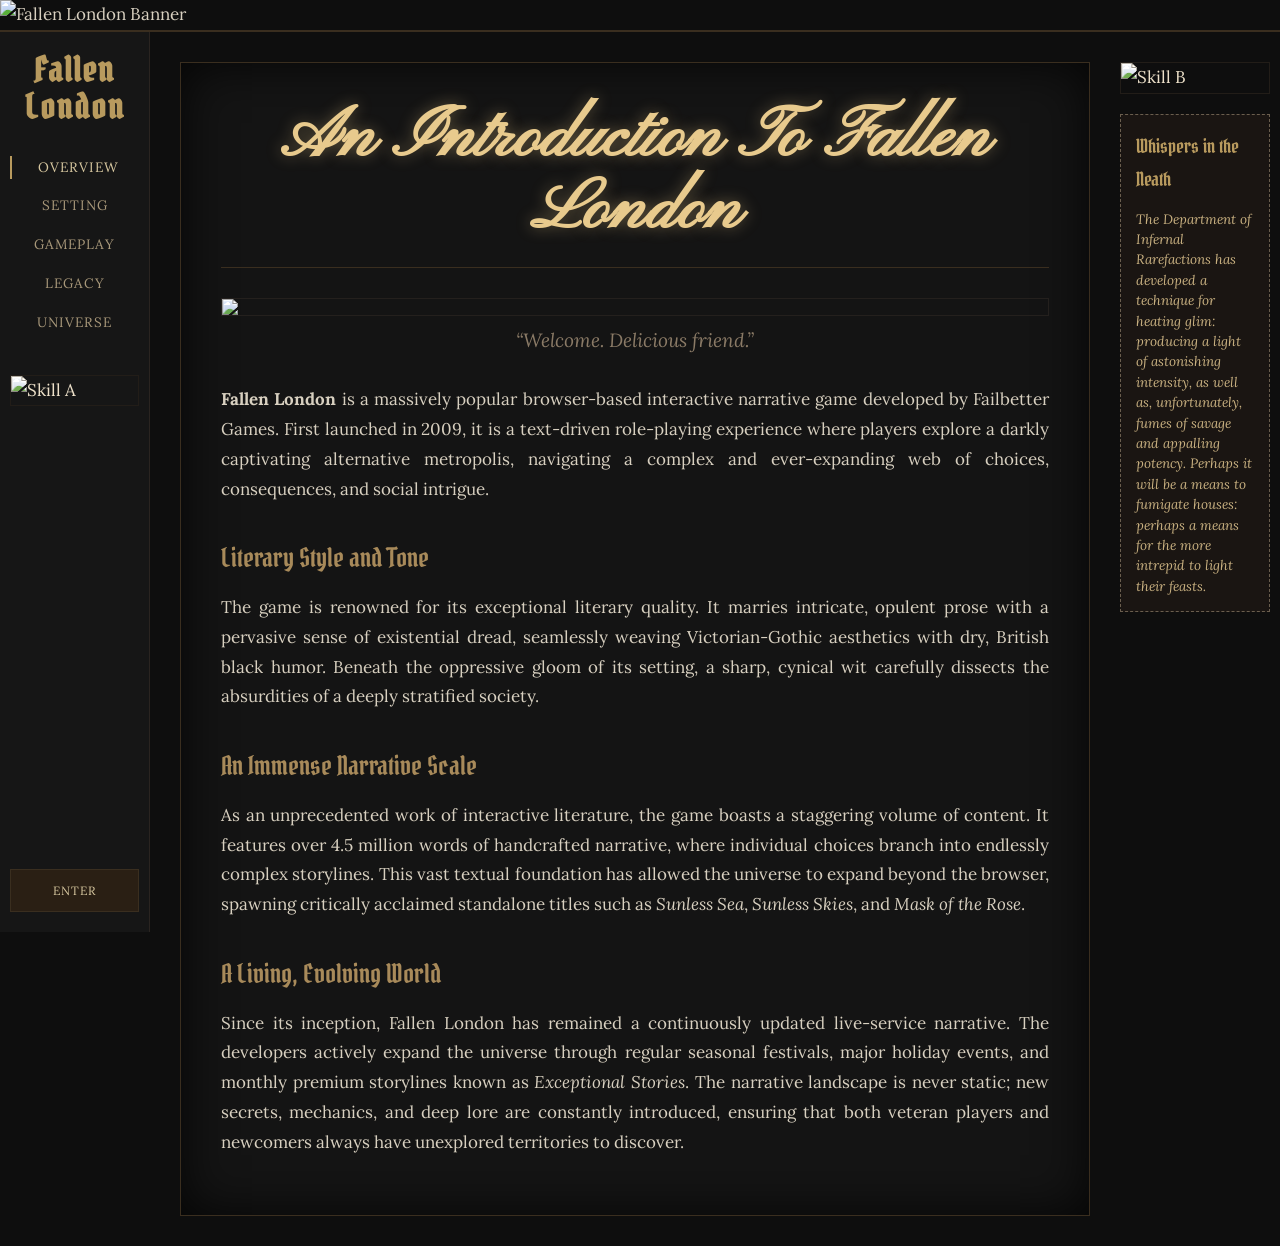
==== index.html @ 1301f00a "Add files via upload" ====
<!DOCTYPE html>
<html lang="en">
<head>
    <meta charset="UTF-8">
    <meta name="viewport" content="width=device-width, initial-scale=1.0">
    <title>Fallen London · A Victorian-Gothic Underworld</title>
    <link rel="preconnect" href="https://fonts.googleapis.com">
    <link rel="preconnect" href="https://fonts.gstatic.com" crossorigin>
    <link href="https://fonts.googleapis.com/css2?family=Lora:ital,wght@0,400;0,600;1,400&family=Pirata+One&family=Pinyon+Script&family=Cinzel+Decorative:wght@700&display=swap" rel="stylesheet">
    <link rel="stylesheet" href="style.css">
</head>
<body>

    <div class="top-banner">
        <img src="image/banner.jpg" alt="Fallen London Banner">
    </div>

    <div class="app-container">
        
        <aside class="left-sidebar">
            <h1 class="site-title">Fallen<br>London</h1>
            
            <nav class="main-nav">
                <a href="index.html" class="active">Overview</a>
                <a href="web/setting.html">Setting</a>
                <a href="web/gameplay.html">Gameplay</a>
                <a href="web/legacy.html">Legacy</a>
                <a href="web/locations.html">Universe</a>
            </nav>

            <div id="random-img-left-box"></div>

            <a class="external-link" href="https://www.fallenlondon.com/" target="_blank" rel="noopener">Enter</a>
        </aside>

        <main class="main-article">
            <h2 class="fancy-title">An Introduction To Fallen London</h2>
            
            <figure class="hero-figure">
                <img src="image/fallen-london-cover.jpg">
                <figcaption>“Welcome. Delicious friend.”</figcaption>
            </figure>

            <div id="intro-content">Loading text...</div>
        </main>

        <aside class="right-sidebar">
            <div id="random-img-right-box"></div>

            <div class="random-snippet-box">
                <h3>Whispers in the Neath</h3>
                <p id="snippet-text">Loading rumours...</p>
            </div>
        </aside>

    </div>

    <script src="script.js"></script>
</body>
</html>
---- style.css ----
* {
    margin: 0;
    padding: 0;
    box-sizing: border-box;
}

body {
    background-color: #0e0e0e;
    color: #d8d0c0;
    font-family: "Lora", Georgia, "Times New Roman", serif;
    line-height: 1.75;
    font-size: 17px;
}

.top-banner {
    width: 100%;
    border-bottom: 2px solid #3a2e1f;
}

.top-banner img {
    width: 100%;
    height: auto;
    display: block;
}

.app-container {
    display: flex;
    max-width: 1400px;
    margin: 0 auto;
    min-height: 80vh;
    align-items: flex-start;
}

.left-sidebar {
    width: 150px;
    background-color: #161616;
    padding: 20px 10px; 
    border-right: 1px solid #2a2420;
    position: sticky;
    top: 0;
    height: 100vh;
    display: flex;
    flex-direction: column;
}

.site-title {
    font-family: "Pirata One", "Lora", serif;
    font-size: 2.1rem;
    color: #b89a5e;
    letter-spacing: 2px;
    margin-bottom: 30px;
    text-align: center;
    line-height: 1.1;
}

.main-nav {
    display: flex;
    flex-direction: column;
    gap: 15px;
    margin-bottom: 40px;
}

.main-nav a {
    color: #a8987a;
    text-decoration: none;
    font-size: 0.85rem;
    text-transform: uppercase;
    letter-spacing: 1px;
    transition: color 0.2s, padding-left 0.2s;
    text-align: center;
}

.main-nav a:hover,
.main-nav a.active {
    color: #d8c8a0;
    padding-left: 5px;
    border-left: 2px solid #b89a5e;
}

#random-img-left-box img {
    width: 100%;
    height: auto;
    max-height: 150px; 
    object-fit: cover;
    display: block;
    border: 1px solid #2a2420;
    filter: grayscale(20%) sepia(20%) contrast(1.1);
}

.external-link {
    display: block;
    text-align: center;
    padding: 10px 5px;
    background-color: #2a1f14;
    color: #d8c8a0;
    text-decoration: none;
    text-transform: uppercase;
    letter-spacing: 1px;
    font-size: 0.75rem;
    border: 1px solid #3a2e1f;
    transition: background 0.2s, color 0.2s;
    margin-top: auto;
}

.external-link:hover {
    background-color: #3a2e1f;
    color: #f0e0c0;
}

.main-article {
    flex: 1;
    background-color: #141414;
    padding: 40px;
    margin: 30px;
    border: 1px solid #3a2e1f;
    box-shadow: inset 0 0 50px rgba(0, 0, 0, 0.8);
}

.fancy-title {
    font-family: "Pinyon Script", "Cinzel Decorative", cursive, serif;
    font-size: 4.5rem;
    color: #e8ca8d;
    text-align: center;
    margin-bottom: 30px;
    line-height: 1;
    padding-bottom: 20px;
    border-bottom: 1px solid #3a2e1f;
    text-shadow: 0 0 15px rgba(216, 184, 126, 0.4);
}

.main-article h3 {
    font-family: "Pirata One", "Lora", serif;
    font-size: 1.6rem;
    color: #a88a5a;
    margin: 32px 0 12px;
    font-weight: 400;
}

.main-article p {
    margin-bottom: 18px;
    text-align: justify;
}

.hero-figure {
    margin-bottom: 28px;
}

.hero-figure img {
    width: 100%;
    height: auto;
    display: block;
    border: 1px solid #2a2420;
    filter: grayscale(30%) contrast(1.05);
}

.hero-figure figcaption {
    font-size: 1.2rem;
    font-style: italic;
    color: #8a7a66;
    margin-top: 8px;
    text-align: center;
}

.right-sidebar {
    width: 160px;
    padding: 30px 10px 30px 0;
    position: sticky;
    top: 0;
}

#random-img-right-box {
    margin-bottom: 20px;
}

#random-img-right-box img {
    width: 100%;
    height: auto;
    display: block;
    border: 1px solid #2a2420;
    filter: grayscale(20%) sepia(20%) contrast(1.1);
}

.random-snippet-box {
    background-color: #1a1512;
    border: 1px dashed #6a5e4e;
    padding: 15px;
}

.random-snippet-box h3 {
    font-family: "Pirata One", "Lora", serif;
    font-size: 1.2rem;
    color: #b89a5e;
    margin-bottom: 12px;
    font-weight: 400;
}

.random-snippet-box p {
    font-style: italic;
    color: #c8b080;
    font-size: 0.85rem;
    line-height: 1.5;
}

blockquote {
    margin: 30px 0;
    padding: 15px 20px;
    background-color: #1a1512;
    border-left: 4px solid #b89a5e;
    font-style: italic;
    color: #c8b080;
    font-size: 1.1rem;
    line-height: 1.6;
    box-shadow: inset 0 0 10px rgba(0, 0, 0, 0.5);
}

.main-article ul {
    margin-bottom: 20px;
    padding-left: 20px;
}

.main-article li {
    margin-bottom: 10px;
    color: #d8d0c0;
    line-height: 1.6;
}
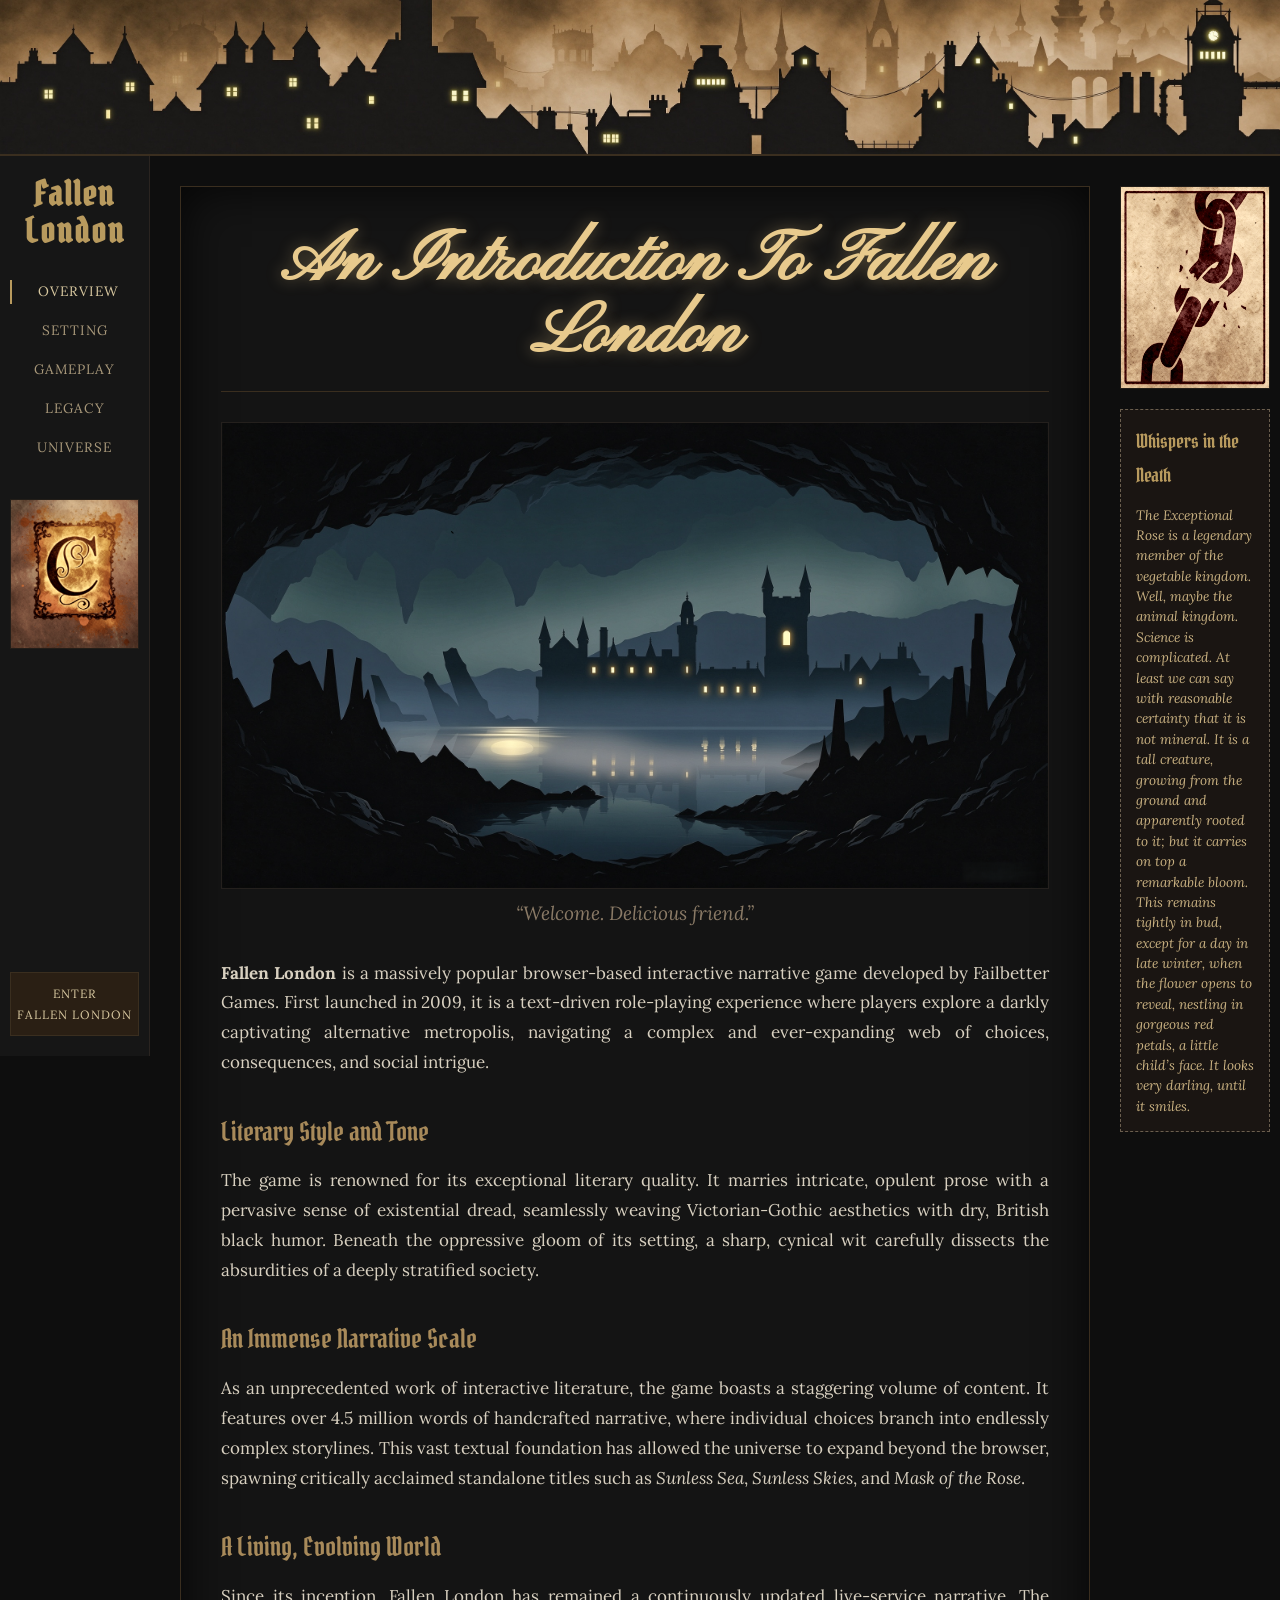
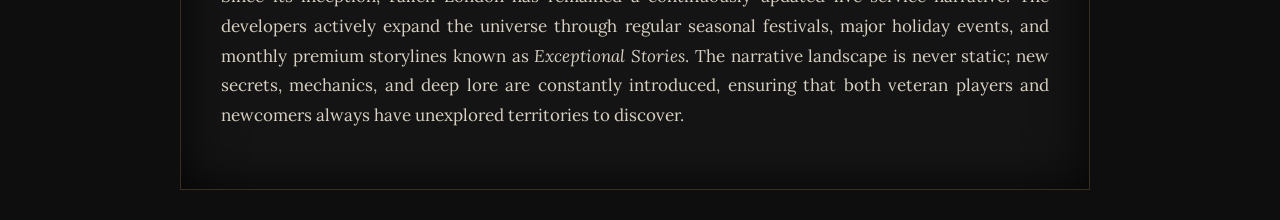
==== commit 50667e36: "Add files via upload" ====
--- a/index.html
+++ b/index.html
@@ -30,7 +30,7 @@
 
             <div id="random-img-left-box"></div>
 
-            <a class="external-link" href="https://www.fallenlondon.com/" target="_blank" rel="noopener">Enter</a>
+            <a class="external-link" href="https://www.fallenlondon.com/" target="_blank" rel="noopener">Enter<br>Fallen London</a>
         </aside>
 
         <main class="main-article">
